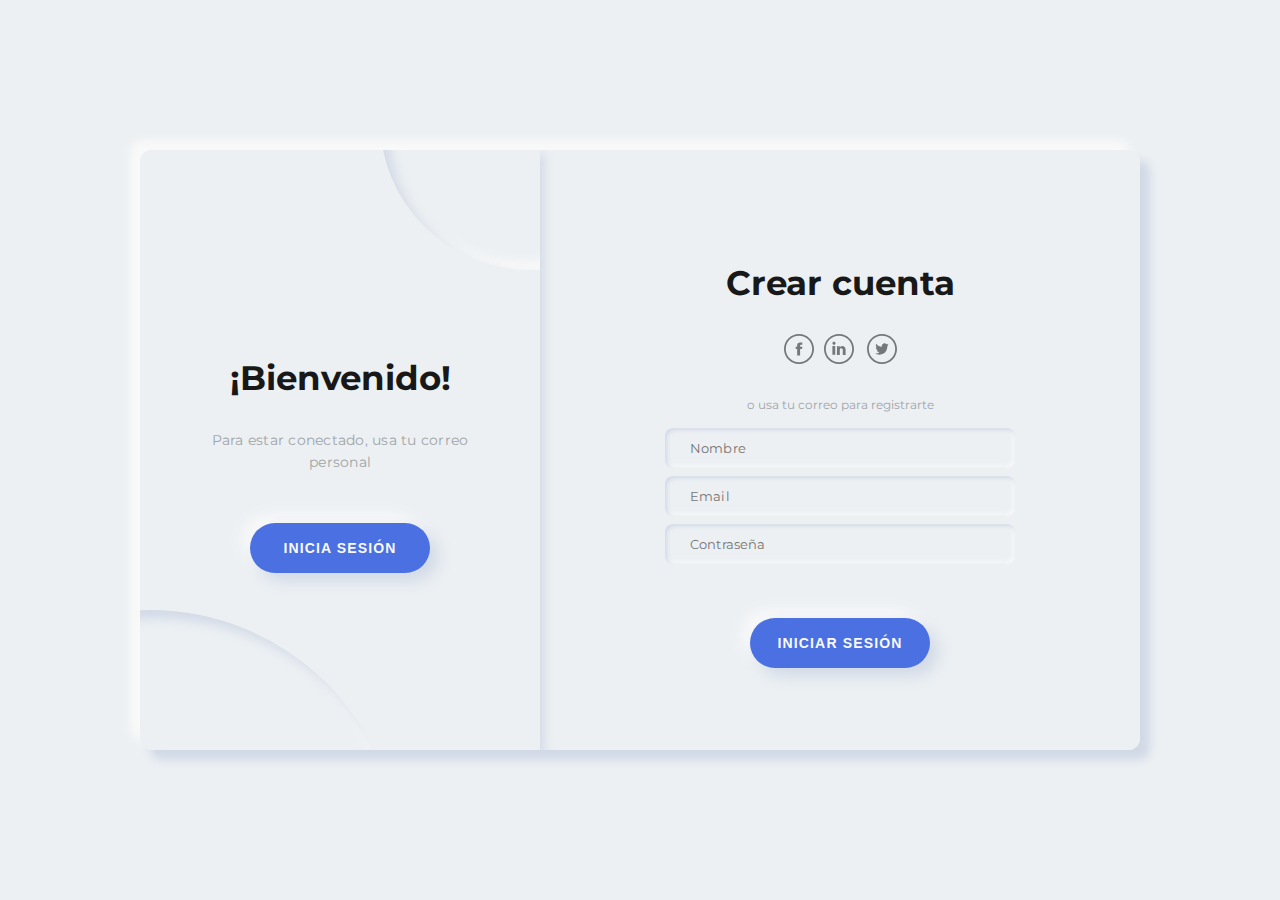
==== index.html @ a993e923 "Iniciando repositorio" ====
<!DOCTYPE html>
<html lang="en">

<head>
    <meta charset="UTF-8">
    <title>Login Form -Práctica</title>
    <link rel="stylesheet" href="./style.css">

</head>

<body>
    <!-- partial:index.partial.html -->
    <!DOCTYPE html>
    <html lang="es" dir="ltr">

    <head>
        <meta name="viewport" content="width=device-width, user-scalable=no, initial-scale=1.0">
        <meta charset="utf-8">
        <link rel="stylesheet" type="text/css" href="main.css">
        <link href="https://fonts.googleapis.com/css2?family=Montserrat:wght@400;700;800&display=swap" rel="stylesheet">
    </head>

    <body>
        <div class="main">
            <div class="container a-container" id="a-container">
                <form class="form" id="a-form" method="" action="">
                    <h2 class="form_title title">Crear cuenta</h2>
                    <div class="form__icons"><img class="form__icon" src="[data-uri]"
                            alt=""><img class="form__icon" src="[data-uri]">
                        <img class="form__icon" src="[data-uri]"></div>
                    <span class="form__span">o usa tu correo para registrarte</span>
                    <input class="form__input" type="text" placeholder="Nombre">
                    <input class="form__input" type="text" placeholder="Email">
                    <input class="form__input" type="password" placeholder="Contraseña">
                    <button class="form__button button submit">INICIAR SESIÓN</button>
                </form>
            </div>
            <div class="container b-container" id="b-container">
                <form class="form" id="b-form" method="" action="">
                    <h2 class="form_title title">Iniciar sesión en el sitio web
                        <h2>
                            <div class="form__icons"><img class="form__icon" src="[data-uri]"
                                    alt=""><img class="form__icon" src="[data-uri]">
                                <img class="form__icon" src="[data-uri]"></div>
                            <span class="form__span">o usa tu cuenta de correo</span>
                            <input class="form__input" type="text" placeholder="Email">
                            <input class="form__input" type="password" placeholder="Password"><a class="form__link">Olvidaste tu contraseña?</a>
                            <button class="form__button button submit">INICIA SESIÓN</button>
                </form>
            </div>
            <div class="switch" id="switch-cnt">
                <div class="switch__circle"></div>
                <div class="switch__circle switch__circle--t"></div>
                <div class="switch__container" id="switch-c1">
                    <h2 class="switch__title title">¡Bienvenido!</h2>
                    <p class="switch__description description">Para estar conectado, usa tu correo personal</p>
                    <button class="switch__button button switch-btn">INICIA SESIÓN</button>
                </div>
                <div class="switch__container is-hidden" id="switch-c2">
                    <h2 class="switch__title title">Hola!</h2>

                    <button class="switch__button button switch-btn">INICIA SESIÓN</button>
                </div>
            </div>
        </div>
        <script src="main.js"></script>
    </body>

    </html>
    <!-- partial -->
    <script src="./script.js"></script>

</body>

</html>
---- style.css ----
*, *::after, *::before {
  margin: 0;
  padding: 0;
  box-sizing: border-box;
  user-select: none;
}

/* Generic */
body {
  width: 100%;
  height: 100vh;
  display: flex;
  justify-content: center;
  align-items: center;
  font-family: "Montserrat", sans-serif;
  font-size: 12px;
  background-color: #ecf0f3;
  color: #a0a5a8;
}

/**/
.main {
  position: relative;
  width: 1000px;
  min-width: 1000px;
  min-height: 600px;
  height: 600px;
  padding: 25px;
  background-color: #ecf0f3;
  box-shadow: 10px 10px 10px #d1d9e6, -10px -10px 10px #f9f9f9;
  border-radius: 12px;
  overflow: hidden;
}
@media (max-width: 1200px) {
  .main {
    transform: scale(0.7);
  }
}
@media (max-width: 1000px) {
  .main {
    transform: scale(0.6);
  }
}
@media (max-width: 800px) {
  .main {
    transform: scale(0.5);
  }
}
@media (max-width: 600px) {
  .main {
    transform: scale(0.4);
  }
}

.container {
  display: flex;
  justify-content: center;
  align-items: center;
  position: absolute;
  top: 0;
  width: 600px;
  height: 100%;
  padding: 25px;
  background-color: #ecf0f3;
  transition: 1.25s;
}

.form {
  display: flex;
  justify-content: center;
  align-items: center;
  flex-direction: column;
  width: 100%;
  height: 100%;
}
.form__icon {
  object-fit: contain;
  width: 30px;
  margin: 0 5px;
  opacity: 0.5;
  transition: 0.15s;
}
.form__icon:hover {
  opacity: 1;
  transition: 0.15s;
  cursor: pointer;
}
.form__input {
  width: 350px;
  height: 40px;
  margin: 4px 0;
  padding-left: 25px;
  font-size: 13px;
  letter-spacing: 0.15px;
  border: none;
  outline: none;
  font-family: "Montserrat", sans-serif;
  background-color: #ecf0f3;
  transition: 0.25s ease;
  border-radius: 8px;
  box-shadow: inset 2px 2px 4px #d1d9e6, inset -2px -2px 4px #f9f9f9;
}
.form__input:focus {
  box-shadow: inset 4px 4px 4px #d1d9e6, inset -4px -4px 4px #f9f9f9;
}
.form__span {
  margin-top: 30px;
  margin-bottom: 12px;
}
.form__link {
  color: #181818;
  font-size: 15px;
  margin-top: 25px;
  border-bottom: 1px solid #a0a5a8;
  line-height: 2;
}

.title {
  font-size: 34px;
  font-weight: 700;
  line-height: 3;
  color: #181818;
}

.description {
  font-size: 14px;
  letter-spacing: 0.25px;
  text-align: center;
  line-height: 1.6;
}

.button {
  width: 180px;
  height: 50px;
  border-radius: 25px;
  margin-top: 50px;
  font-weight: 700;
  font-size: 14px;
  letter-spacing: 1.15px;
  background-color: #4B70E2;
  color: #f9f9f9;
  box-shadow: 8px 8px 16px #d1d9e6, -8px -8px 16px #f9f9f9;
  border: none;
  outline: none;
}

/**/
.a-container {
  z-index: 100;
  left: calc(100% - 600px );
}

.b-container {
  left: calc(100% - 600px );
  z-index: 0;
}

.switch {
  display: flex;
  justify-content: center;
  align-items: center;
  position: absolute;
  top: 0;
  left: 0;
  height: 100%;
  width: 400px;
  padding: 50px;
  z-index: 200;
  transition: 1.25s;
  background-color: #ecf0f3;
  overflow: hidden;
  box-shadow: 4px 4px 10px #d1d9e6, -4px -4px 10px #f9f9f9;
}
.switch__circle {
  position: absolute;
  width: 500px;
  height: 500px;
  border-radius: 50%;
  background-color: #ecf0f3;
  box-shadow: inset 8px 8px 12px #d1d9e6, inset -8px -8px 12px #f9f9f9;
  bottom: -60%;
  left: -60%;
  transition: 1.25s;
}
.switch__circle--t {
  top: -30%;
  left: 60%;
  width: 300px;
  height: 300px;
}
.switch__container {
  display: flex;
  justify-content: center;
  align-items: center;
  flex-direction: column;
  position: absolute;
  width: 400px;
  padding: 50px 55px;
  transition: 1.25s;
}
.switch__button {
  cursor: pointer;
}
.switch__button:hover {
  box-shadow: 6px 6px 10px #d1d9e6, -6px -6px 10px #f9f9f9;
  transform: scale(0.985);
  transition: 0.25s;
}
.switch__button:active, .switch__button:focus {
  box-shadow: 2px 2px 6px #d1d9e6, -2px -2px 6px #f9f9f9;
  transform: scale(0.97);
  transition: 0.25s;
}

/**/
.is-txr {
  left: calc(100% - 400px );
  transition: 1.25s;
  transform-origin: left;
}

.is-txl {
  left: 0;
  transition: 1.25s;
  transform-origin: right;
}

.is-z200 {
  z-index: 200;
  transition: 1.25s;
}

.is-hidden {
  visibility: hidden;
  opacity: 0;
  position: absolute;
  transition: 1.25s;
}

.is-gx {
  animation: is-gx 1.25s;
}

@keyframes is-gx {
  0%, 10%, 100% {
    width: 400px;
  }
  30%, 50% {
    width: 500px;
  }
}
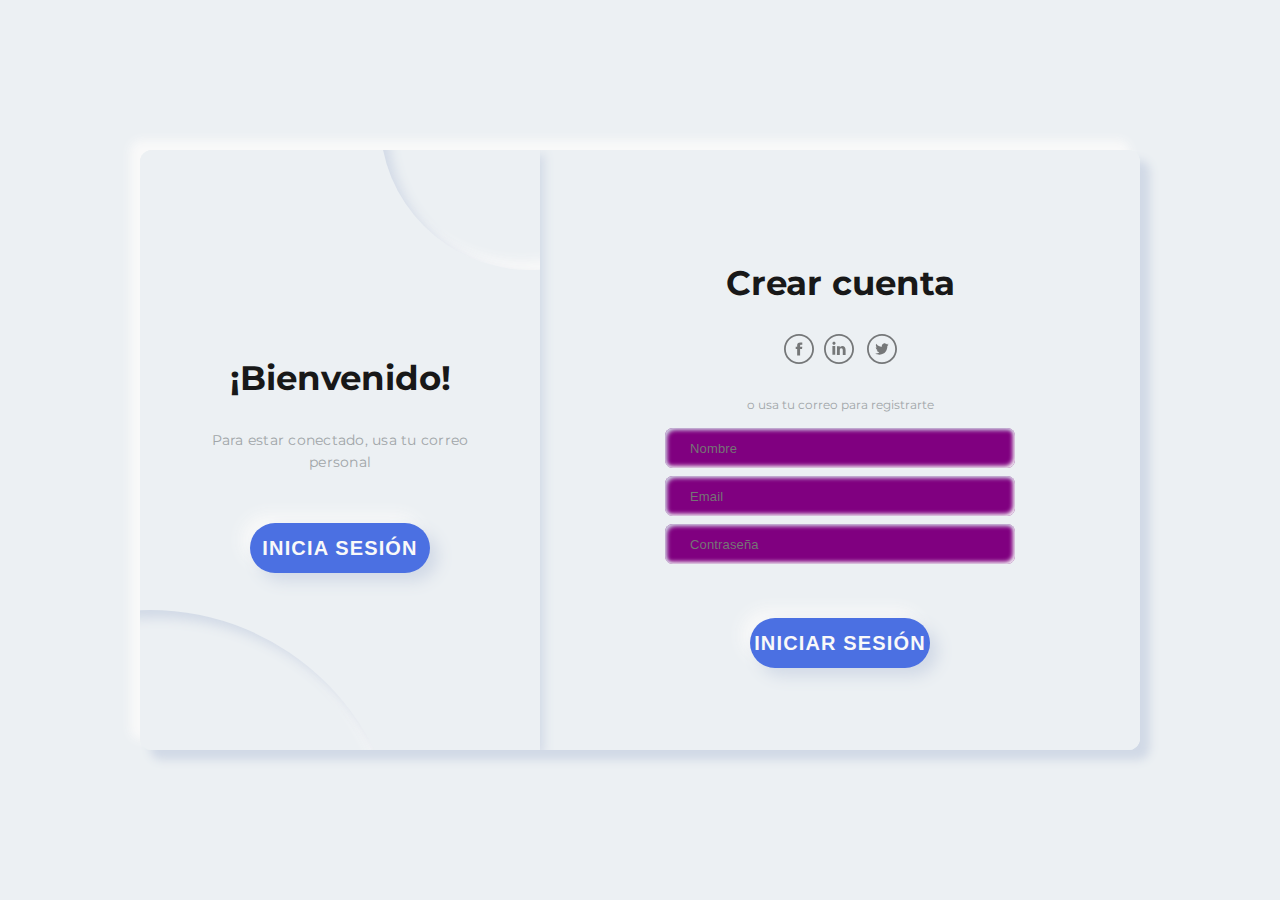
==== commit 0aee5e18: "Segunda  Modificación HTML - Cambio de texto en iniciar sesión" ====
--- a/index.html
+++ b/index.html
@@ -24,7 +24,7 @@
         <div class="main">
             <div class="container a-container" id="a-container">
                 <form class="form" id="a-form" method="" action="">
-                    <h2 class="form_title title">Crear cuenta</h2>
+                    <h3 class="form_title title">Crear cuenta</h3>
                     <div class="form__icons"><img class="form__icon" src="[data-uri]"
                             alt=""><img class="form__icon" src="[data-uri]">
                         <img class="form__icon" src="[data-uri]"></div>
--- a/style.css
+++ b/style.css
@@ -1,251 +1,281 @@
-*, *::after, *::before {
-  margin: 0;
-  padding: 0;
-  box-sizing: border-box;
-  user-select: none;
-}
+*,
+*::after,
+*::before {
+    margin: 0;
+    padding: 0;
+    box-sizing: border-box;
+    user-select: none;
+}
+
 
 /* Generic */
+
 body {
-  width: 100%;
-  height: 100vh;
-  display: flex;
-  justify-content: center;
-  align-items: center;
-  font-family: "Montserrat", sans-serif;
-  font-size: 12px;
-  background-color: #ecf0f3;
-  color: #a0a5a8;
-}
+    width: 100%;
+    height: 100vh;
+    display: flex;
+    justify-content: center;
+    align-items: center;
+    font-family: "Montserrat", sans-serif;
+    font-size: 12px;
+    background-color: #ecf0f3;
+    color: #a0a5a8;
+}
+
 
 /**/
+
 .main {
-  position: relative;
-  width: 1000px;
-  min-width: 1000px;
-  min-height: 600px;
-  height: 600px;
-  padding: 25px;
-  background-color: #ecf0f3;
-  box-shadow: 10px 10px 10px #d1d9e6, -10px -10px 10px #f9f9f9;
-  border-radius: 12px;
-  overflow: hidden;
-}
+    position: relative;
+    width: 1000px;
+    min-width: 1000px;
+    min-height: 600px;
+    height: 600px;
+    padding: 25px;
+    background-color: #ecf3f1;
+    box-shadow: 10px 10px 10px #d1d9e6, -10px -10px 10px #f9f9f9;
+    border-radius: 12px;
+    overflow: hidden;
+}
+
 @media (max-width: 1200px) {
-  .main {
-    transform: scale(0.7);
-  }
-}
+    .main {
+        transform: scale(0.7);
+    }
+}
+
 @media (max-width: 1000px) {
-  .main {
-    transform: scale(0.6);
-  }
-}
+    .main {
+        transform: scale(0.6);
+    }
+}
+
 @media (max-width: 800px) {
-  .main {
-    transform: scale(0.5);
-  }
-}
+    .main {
+        transform: scale(0.5);
+    }
+}
+
 @media (max-width: 600px) {
-  .main {
-    transform: scale(0.4);
-  }
+    .main {
+        transform: scale(0.4);
+    }
 }
 
 .container {
-  display: flex;
-  justify-content: center;
-  align-items: center;
-  position: absolute;
-  top: 0;
-  width: 600px;
-  height: 100%;
-  padding: 25px;
-  background-color: #ecf0f3;
-  transition: 1.25s;
+    display: flex;
+    justify-content: center;
+    align-items: center;
+    position: absolute;
+    top: 0;
+    width: 600px;
+    height: 100%;
+    padding: 25px;
+    background-color: #ecf0f3;
+    transition: 1.25s;
 }
 
 .form {
-  display: flex;
-  justify-content: center;
-  align-items: center;
-  flex-direction: column;
-  width: 100%;
-  height: 100%;
-}
+    display: flex;
+    justify-content: center;
+    align-items: center;
+    flex-direction: column;
+    width: 100%;
+    height: 100%;
+}
+
 .form__icon {
-  object-fit: contain;
-  width: 30px;
-  margin: 0 5px;
-  opacity: 0.5;
-  transition: 0.15s;
-}
+    object-fit: contain;
+    width: 30px;
+    margin: 0 5px;
+    opacity: 0.5;
+    transition: 0.15s;
+}
+
 .form__icon:hover {
-  opacity: 1;
-  transition: 0.15s;
-  cursor: pointer;
-}
+    opacity: 1;
+    transition: 0.15s;
+    cursor: pointer;
+}
+
 .form__input {
-  width: 350px;
-  height: 40px;
-  margin: 4px 0;
-  padding-left: 25px;
-  font-size: 13px;
-  letter-spacing: 0.15px;
-  border: none;
-  outline: none;
-  font-family: "Montserrat", sans-serif;
-  background-color: #ecf0f3;
-  transition: 0.25s ease;
-  border-radius: 8px;
-  box-shadow: inset 2px 2px 4px #d1d9e6, inset -2px -2px 4px #f9f9f9;
-}
+    width: 350px;
+    height: 40px;
+    margin: 4px 0;
+    padding-left: 25px;
+    font-size: 13px;
+    letter-spacing: 0.15px;
+    border: none;
+    outline: none;
+    font-family: "Arial", sans-serif;
+    background-color: purple;
+    transition: 0.25s ease;
+    border-radius: 8px;
+    box-shadow: inset 2px 2px 4px #d1d9e6, inset -2px -2px 4px #f9f9f9;
+}
+
 .form__input:focus {
-  box-shadow: inset 4px 4px 4px #d1d9e6, inset -4px -4px 4px #f9f9f9;
-}
+    box-shadow: inset 4px 4px 4px #d1d9e6, inset -4px -4px 4px #f9f9f9;
+}
+
 .form__span {
-  margin-top: 30px;
-  margin-bottom: 12px;
-}
+    margin-top: 30px;
+    margin-bottom: 12px;
+}
+
 .form__link {
-  color: #181818;
-  font-size: 15px;
-  margin-top: 25px;
-  border-bottom: 1px solid #a0a5a8;
-  line-height: 2;
+    color: #181818;
+    font-size: 15px;
+    margin-top: 25px;
+    border-bottom: 1px solid #a0a5a8;
+    line-height: 2;
 }
 
 .title {
-  font-size: 34px;
-  font-weight: 700;
-  line-height: 3;
-  color: #181818;
+    font-size: 34px;
+    font-weight: 700;
+    line-height: 3;
+    color: #181818;
 }
 
 .description {
-  font-size: 14px;
-  letter-spacing: 0.25px;
-  text-align: center;
-  line-height: 1.6;
+    font-size: 14px;
+    letter-spacing: 0.25px;
+    text-align: center;
+    line-height: 1.6;
 }
 
 .button {
-  width: 180px;
-  height: 50px;
-  border-radius: 25px;
-  margin-top: 50px;
-  font-weight: 700;
-  font-size: 14px;
-  letter-spacing: 1.15px;
-  background-color: #4B70E2;
-  color: #f9f9f9;
-  box-shadow: 8px 8px 16px #d1d9e6, -8px -8px 16px #f9f9f9;
-  border: none;
-  outline: none;
-}
+    width: 180px;
+    height: 50px;
+    border-radius: 25px;
+    margin-top: 50px;
+    font-weight: 700;
+    font-size: 20px;
+    letter-spacing: 1.15px;
+    background-color: #4B70E2;
+    color: #f9f9f9;
+    box-shadow: 8px 8px 16px #d1d9e6, -8px -8px 16px #f9f9f9;
+    border: none;
+    outline: none;
+}
+
 
 /**/
+
 .a-container {
-  z-index: 100;
-  left: calc(100% - 600px );
+    z-index: 100;
+    left: calc(100% - 600px);
 }
 
 .b-container {
-  left: calc(100% - 600px );
-  z-index: 0;
+    left: calc(100% - 600px);
+    z-index: 0;
 }
 
 .switch {
-  display: flex;
-  justify-content: center;
-  align-items: center;
-  position: absolute;
-  top: 0;
-  left: 0;
-  height: 100%;
-  width: 400px;
-  padding: 50px;
-  z-index: 200;
-  transition: 1.25s;
-  background-color: #ecf0f3;
-  overflow: hidden;
-  box-shadow: 4px 4px 10px #d1d9e6, -4px -4px 10px #f9f9f9;
-}
+    display: flex;
+    justify-content: center;
+    align-items: center;
+    position: absolute;
+    top: 0;
+    left: 0;
+    height: 100%;
+    width: 400px;
+    padding: 50px;
+    z-index: 200;
+    transition: 1.25s;
+    background-color: #ecf0f3;
+    overflow: hidden;
+    box-shadow: 4px 4px 10px #d1d9e6, -4px -4px 10px #f9f9f9;
+}
+
 .switch__circle {
-  position: absolute;
-  width: 500px;
-  height: 500px;
-  border-radius: 50%;
-  background-color: #ecf0f3;
-  box-shadow: inset 8px 8px 12px #d1d9e6, inset -8px -8px 12px #f9f9f9;
-  bottom: -60%;
-  left: -60%;
-  transition: 1.25s;
-}
+    position: absolute;
+    width: 500px;
+    height: 500px;
+    border-radius: 50%;
+    background-color: #ecf0f3;
+    box-shadow: inset 8px 8px 12px #d1d9e6, inset -8px -8px 12px #f9f9f9;
+    bottom: -60%;
+    left: -60%;
+    transition: 1.25s;
+}
+
 .switch__circle--t {
-  top: -30%;
-  left: 60%;
-  width: 300px;
-  height: 300px;
-}
+    top: -30%;
+    left: 60%;
+    width: 300px;
+    height: 300px;
+}
+
 .switch__container {
-  display: flex;
-  justify-content: center;
-  align-items: center;
-  flex-direction: column;
-  position: absolute;
-  width: 400px;
-  padding: 50px 55px;
-  transition: 1.25s;
-}
+    display: flex;
+    justify-content: center;
+    align-items: center;
+    flex-direction: column;
+    position: absolute;
+    width: 400px;
+    padding: 50px 55px;
+    transition: 1.25s;
+}
+
 .switch__button {
-  cursor: pointer;
-}
+    cursor: pointer;
+}
+
 .switch__button:hover {
-  box-shadow: 6px 6px 10px #d1d9e6, -6px -6px 10px #f9f9f9;
-  transform: scale(0.985);
-  transition: 0.25s;
-}
-.switch__button:active, .switch__button:focus {
-  box-shadow: 2px 2px 6px #d1d9e6, -2px -2px 6px #f9f9f9;
-  transform: scale(0.97);
-  transition: 0.25s;
-}
+    box-shadow: 6px 6px 10px #d1d9e6, -6px -6px 10px #f9f9f9;
+    transform: scale(0.985);
+    transition: 0.25s;
+}
+
+.switch__button:active,
+.switch__button:focus {
+    box-shadow: 2px 2px 6px #d1d9e6, -2px -2px 6px #f9f9f9;
+    transform: scale(0.97);
+    transition: 0.25s;
+}
+
 
 /**/
+
 .is-txr {
-  left: calc(100% - 400px );
-  transition: 1.25s;
-  transform-origin: left;
+    left: calc(100% - 400px);
+    transition: 1.25s;
+    transform-origin: left;
 }
 
 .is-txl {
-  left: 0;
-  transition: 1.25s;
-  transform-origin: right;
+    left: 0;
+    transition: 1.25s;
+    transform-origin: right;
 }
 
 .is-z200 {
-  z-index: 200;
-  transition: 1.25s;
+    z-index: 200;
+    transition: 1.25s;
 }
 
 .is-hidden {
-  visibility: hidden;
-  opacity: 0;
-  position: absolute;
-  transition: 1.25s;
+    visibility: hidden;
+    opacity: 0;
+    position: absolute;
+    transition: 1.25s;
 }
 
 .is-gx {
-  animation: is-gx 1.25s;
+    animation: is-gx 1.25s;
 }
 
 @keyframes is-gx {
-  0%, 10%, 100% {
-    width: 400px;
-  }
-  30%, 50% {
-    width: 500px;
-  }
+    0%,
+    10%,
+    100% {
+        width: 400px;
+    }
+    30%,
+    50% {
+        width: 500px;
+    }
 }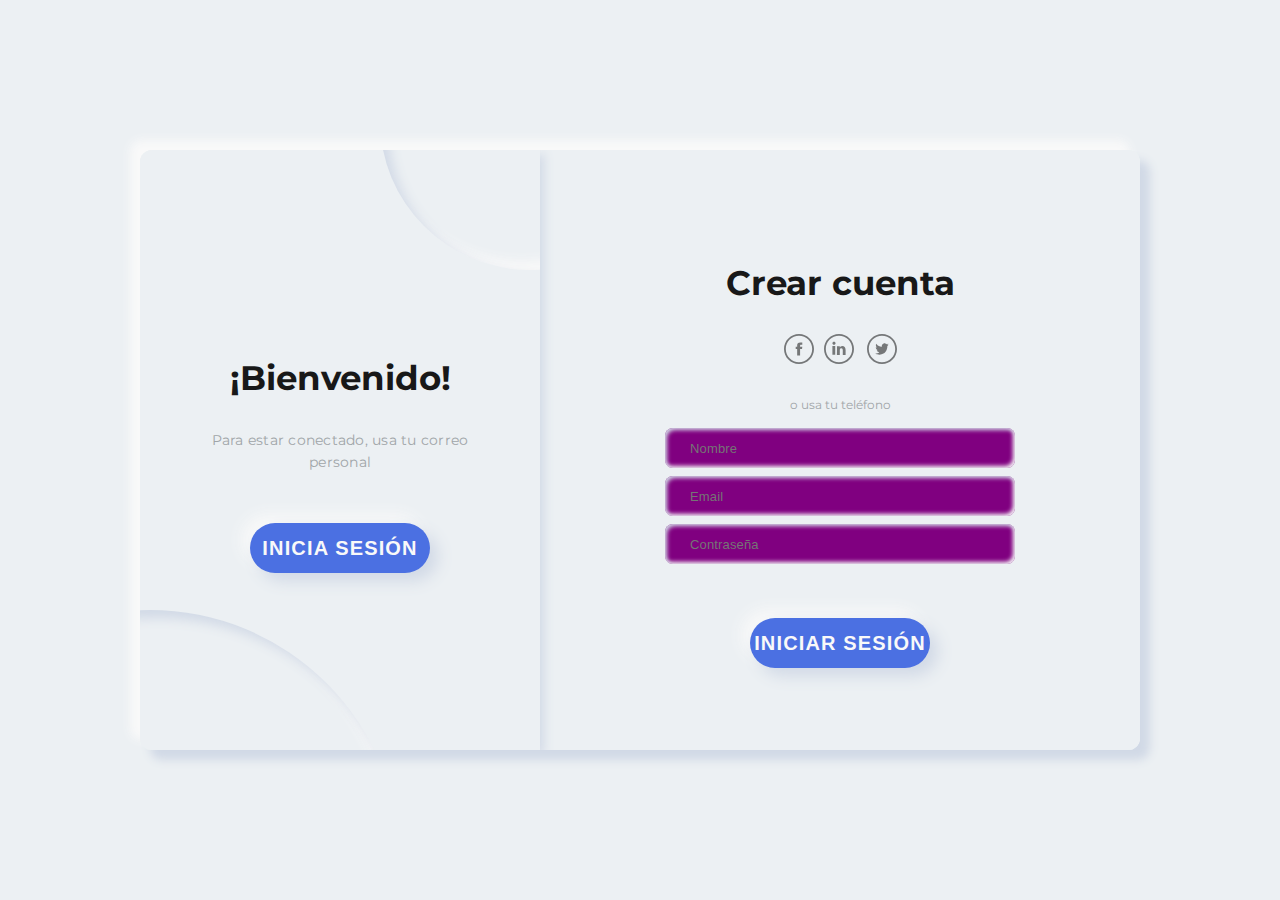
==== commit 848c052f: "Tercera  Modificación en HTML - Cambio de imagenes" ====
--- a/index.html
+++ b/index.html
@@ -28,7 +28,7 @@
                     <div class="form__icons"><img class="form__icon" src="[data-uri]"
                             alt=""><img class="form__icon" src="[data-uri]">
                         <img class="form__icon" src="[data-uri]"></div>
-                    <span class="form__span">o usa tu correo para registrarte</span>
+                    <span class="form__span">o usa tu teléfono</span>
                     <input class="form__input" type="text" placeholder="Nombre">
                     <input class="form__input" type="text" placeholder="Email">
                     <input class="form__input" type="password" placeholder="Contraseña">
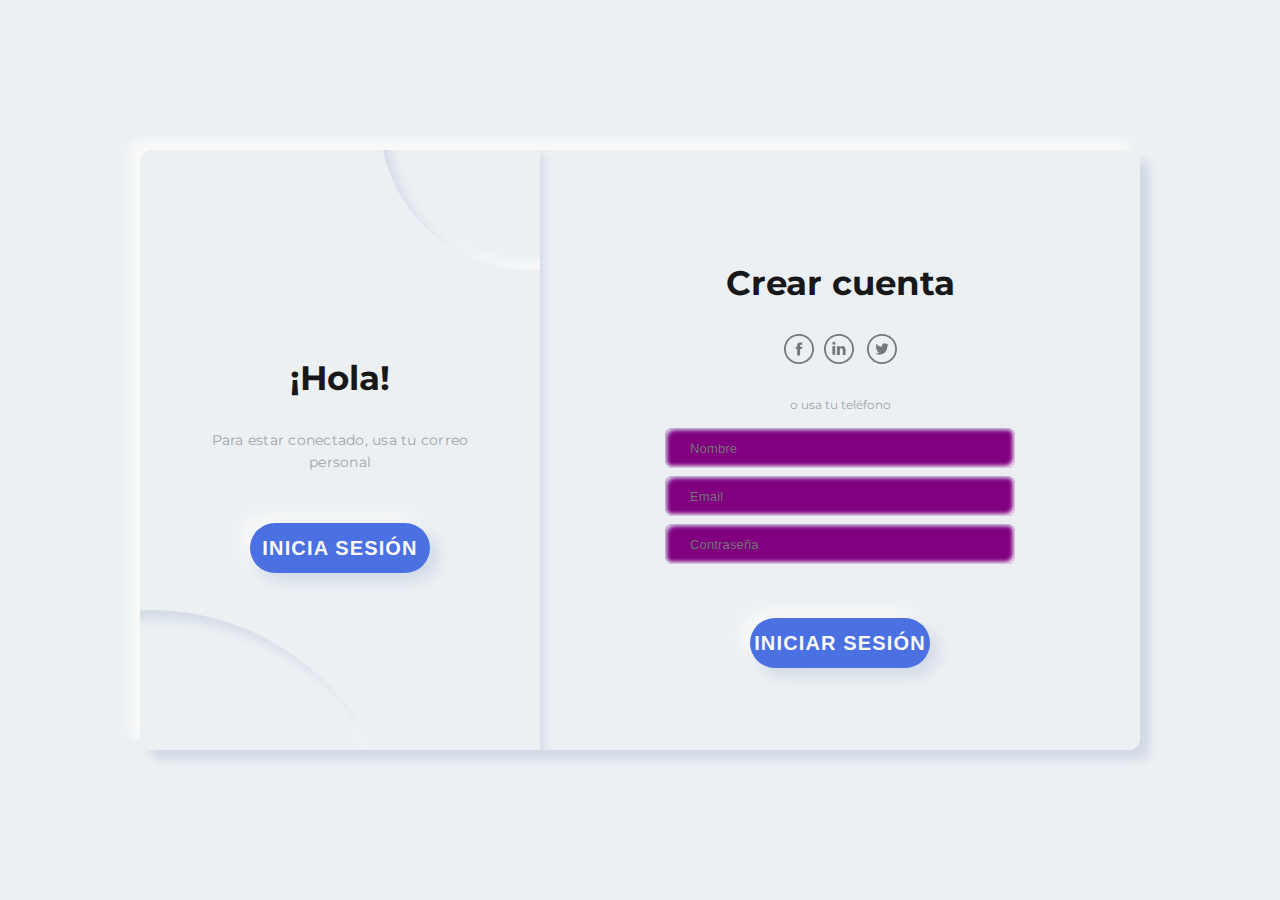
==== commit 55ba3423: "Eliminación del segundo archivo HTML" ====
--- a/index.html
+++ b/index.html
@@ -52,7 +52,7 @@
                 <div class="switch__circle"></div>
                 <div class="switch__circle switch__circle--t"></div>
                 <div class="switch__container" id="switch-c1">
-                    <h2 class="switch__title title">¡Bienvenido!</h2>
+                    <h2 class="switch__title title">¡Hola!</h2>
                     <p class="switch__description description">Para estar conectado, usa tu correo personal</p>
                     <button class="switch__button button switch-btn">INICIA SESIÓN</button>
                 </div>
